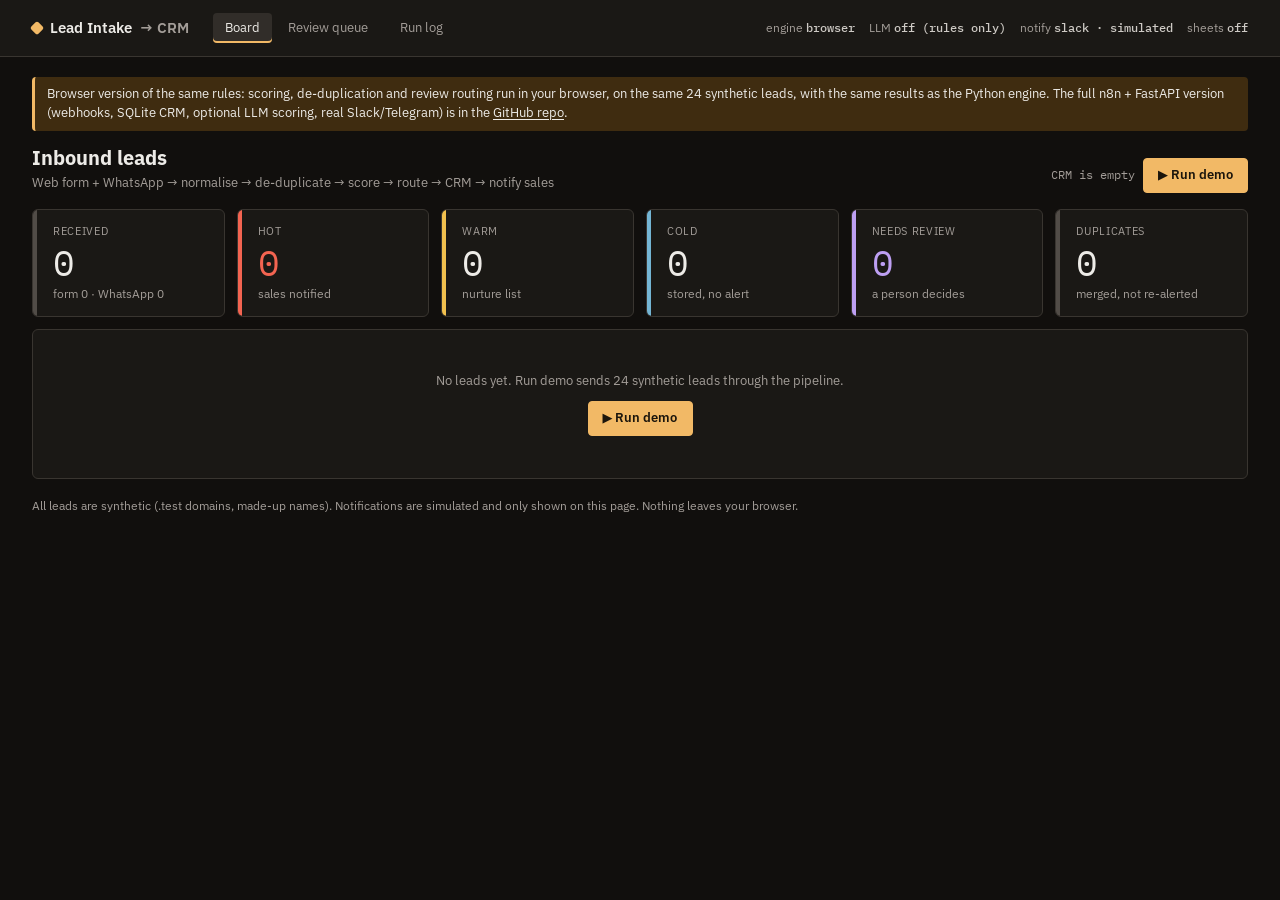
==== web/index.html @ a887814e "Static browser demo (web/) deployed as HF static Space; JS engine verified against Python" ====
<!doctype html>
<html lang="en"><head><meta charset="utf-8"><meta name="viewport" content="width=device-width, initial-scale=1">
<title>Board · Lead Intake to CRM (browser demo)</title>
<link rel="preconnect" href="https://fonts.googleapis.com"><link rel="preconnect" href="https://fonts.gstatic.com" crossorigin>
<link rel="stylesheet" href="https://fonts.googleapis.com/css2?family=IBM+Plex+Mono:wght@400;500&family=IBM+Plex+Sans:wght@400;500;600&display=swap">
<link rel="stylesheet" href="styles.css">
<style>
 .tabs button { padding: 6px 12px; border-radius: 4px; border: 0; background: none; color: var(--muted); font-size: 13px; cursor: pointer; }
 .tabs button:hover { color: var(--text); background: var(--s2); }
 .tabs button[aria-current] { color: var(--text); background: var(--s3); box-shadow: inset 0 -2px 0 var(--accent); }
 tr[data-id] { cursor: pointer; }
 dialog { background: var(--s1); color: var(--text); border: 1px solid var(--line2); border-radius: 6px; max-width: 40rem; width: 92vw; }
 dialog::backdrop { background: oklch(0% 0 0 / .6); }
 @media (max-width: 900px) { .kpis { grid-template-columns: repeat(3, 1fr); } .grid, .grid2 { grid-template-columns: 1fr; } .cfg { display: none; } }
</style></head>
<body>
<header class="bar"><div class="bar-in">
  <span class="brand"><i></i>Lead Intake <span class="muted">→ CRM</span></span>
  <nav class="tabs"><button data-tab="board" aria-current="page">Board</button><button data-tab="review">Review queue <span class="n" id="n-rev"></span></button><button data-tab="log">Run log</button></nav>
  <div class="cfg"><span>engine <b>browser</b></span><span>LLM <b>off (rules only)</b></span><span>notify <b>slack · simulated</b></span><span>sheets <b>off</b></span></div>
</div></header>
<main>
<div class="callout" style="border-color:var(--accent);background:var(--accent-bg)">Browser version of the same rules: scoring, de-duplication and review routing run in your browser, on the same 24 synthetic leads, with the same results as the Python engine.
The full n8n + FastAPI version (webhooks, SQLite CRM, optional LLM scoring, real Slack/Telegram) is in the <a href="https://github.com/anggittaba/lead-intake-crm">GitHub repo</a>.</div>
<div class="head"><div><h1>Inbound leads</h1><p>Web form + WhatsApp → normalise → de-duplicate → score → route → CRM → notify sales</p></div>
  <div class="act"><span class="status" id="run-status">CRM is empty</span><button class="btn primary" id="run">▶ Run demo</button></div></div>
<section class="kpis">
  <div class="card kpi"><div class="lbl">Received</div><div class="val" id="k-in">0</div><div class="sub" id="k-src">form 0 · WhatsApp 0</div></div>
  <div class="card kpi hot"><div class="lbl">Hot</div><div class="val" id="k-hot">0</div><div class="sub">sales notified</div></div>
  <div class="card kpi warm"><div class="lbl">Warm</div><div class="val" id="k-warm">0</div><div class="sub">nurture list</div></div>
  <div class="card kpi cold"><div class="lbl">Cold</div><div class="val" id="k-cold">0</div><div class="sub">stored, no alert</div></div>
  <div class="card kpi rev"><div class="lbl">Needs review</div><div class="val" id="k-rev">0</div><div class="sub">a person decides</div></div>
  <div class="card kpi"><div class="lbl">Duplicates</div><div class="val" id="k-dup">0</div><div class="sub">merged, not re-alerted</div></div>
</section>
<div id="view"><div class="card"><div class="empty">No leads yet. Run demo sends 24 synthetic leads through the pipeline.<br><button class="btn primary" data-run>▶ Run demo</button></div></div></div>
<p class="foot">All leads are synthetic (.test domains, made-up names). Notifications are simulated and only shown on this page. Nothing leaves your browser.</p>
</main>
<dialog id="dlg"></dialog>
<script src="demo_batch.js"></script><script src="engine.js"></script>
<script>
const $ = s => document.querySelector(s);
const esc = s => String(s ?? "").replace(/[&<>"']/g, c => ({"&":"&amp;","<":"&lt;",">":"&gt;",'"':"&quot;","'":"&#39;"}[c]));
const hhmm = ts => ts.slice(11, 19);
const pill = l => l.status === "duplicate" ? '<span class="pill dup">duplicate</span>' : l.status === "review" ? '<span class="pill review">review</span>' : `<span class="pill ${l.tier}">${l.tier}</span>`;
const conf = c => `<span class="conf ${c < 0.6 ? "low" : ""}"><i><b style="width:${Math.floor(c * 100)}%"></b></i>${c.toFixed(2)}</span>`;
let R = null, tab = "board";
const byId = id => R.leads.find(x => x.id === id);
const leadLink = l => `<a href="#" data-lead="${l.id}">#${l.id} ${esc(l.name)}</a>`;
const feed = rows => `<ul class="feed">${rows.map(r => `<li class="lv-${r.level}"><span class="t">${hhmm(r.at)}</span><span class="st">${esc(r.step)}</span><span>${esc(r.detail)}</span></li>`).join("")}</ul>`;
const noteRows = () => R.notes.slice().reverse().map(n => `<div class="note"><span><span class="pill ${n.status}">${n.status}</span> <span class="pill simulated">${n.mode}</span> ${esc(n.text)}</span><span class="m">${hhmm(n.at)} UTC · ${n.channel} · ${n.attempts} attempt${n.attempts > 1 ? "s" : ""}</span></div>`).join("");
const reviewRows = () => R.review.map(l => `<div class="note"><span>${leadLink(l)} · rules say <b>${l.tier}</b></span><span class="m">${esc(l.review_reason)}</span></div>`).join("") || '<p class="muted">Queue is empty.</p>';
function render() {
  document.querySelectorAll(".tabs button").forEach(b => b.toggleAttribute("aria-current", b.dataset.tab === tab));
  if (!R) return;
  const src = R.leads.reduce((a, l) => (a[l.source] = (a[l.source] || 0) + 1, a), {});
  $("#k-in").textContent = R.leads.length; $("#k-src").textContent = `form ${src.web_form || 0} · WhatsApp ${src.whatsapp || 0}`;
  $("#k-hot").textContent = R.tiers.hot; $("#k-warm").textContent = R.tiers.warm; $("#k-cold").textContent = R.tiers.cold;
  $("#k-rev").textContent = R.review.length; $("#k-dup").textContent = R.dups.length; $("#n-rev").textContent = R.review.length || "";
  let h;
  if (tab === "review") {
    h = `<section class="card"><div class="card-h"><h2>Review queue</h2><small>rule confidence below 0.60 · a person decides the tier</small></div>${reviewRows()}</section>`;
  } else if (tab === "log") {
    h = `<div class="grid2"><section class="card"><div class="card-h"><h2>Run log</h2><small>${R.retries} retries · ${R.errors} errors · ${R.log.length} steps</small></div>${feed(R.log.slice().reverse())}</section>
      <section class="card"><div class="card-h"><h2>Notification log</h2><small>slack · simulated</small></div>${noteRows()}</section></div>`;
  } else {
    h = `<div class="grid"><section class="card"><div class="card-h"><h2>CRM · leads</h2><small>${R.orig.length} unique · sorted by arrival · click a row for signals</small></div>
      <table><thead><tr><th>#</th><th>Lead</th><th>Source</th><th>Tier</th><th>Why</th><th>Confidence</th></tr></thead><tbody>
      ${R.orig.map(l => `<tr data-id="${l.id}"><td class="num muted">${l.id}</td><td>${esc(l.name || "—")}<br><span class="muted" style="font-size:12px">${esc(l.company || l.email || l.phone)}</span></td>
        <td class="src">${l.source === "web_form" ? "form" : "whatsapp"}</td><td>${pill(l)}</td><td class="why">${esc(l.status === "review" ? l.review_reason : l.reason)}</td><td>${conf(l.confidence)}</td></tr>`).join("")}
      </tbody></table></section>
      <div style="display:grid;gap:12px;align-content:start">
      <section class="card"><div class="card-h"><h2>Review queue</h2><small>${R.review.length} waiting</small></div>${reviewRows()}</section>
      <section class="card"><div class="card-h"><h2>Duplicates caught</h2><small>email · phone · fuzzy name+company</small></div>
        ${R.dups.map(d => `<div class="note"><span>${leadLink(d)} → ${leadLink(byId(d.duplicate_of))}</span><span class="m">${esc(d.duplicate_reason)}</span></div>`).join("") || '<p class="muted">None.</p>'}</section></div></div>
      <div class="grid2"><section class="card"><div class="card-h"><h2>Notification log</h2><small>slack · simulated</small></div>${noteRows()}</section>
      <section class="card"><div class="card-h"><h2>Run log</h2><small>${R.retries} retries · ${R.errors} errors · latest 14</small></div>${feed(R.log.slice(-14).reverse())}</section></div>`;
  }
  $("#view").innerHTML = h;
}
function showLead(id) {
  const l = byId(id), d = $("#dlg");
  d.innerHTML = `<div class="card-h"><h2>Lead #${l.id} · ${esc(l.name)}</h2>${pill(l)}</div>
    <dl class="kv"><dt>Company</dt><dd>${esc(l.company || "—")}</dd><dt>Role</dt><dd>${esc(l.role || "—")}</dd><dt>Email</dt><dd class="mono">${esc(l.email || "—")}</dd>
    <dt>Phone</dt><dd class="mono">${esc(l.phone || "—")}</dd><dt>Size · budget</dt><dd>${esc(l.company_size || "—")} · ${esc(l.budget || "—")}</dd><dt>Timeline</dt><dd>${esc(l.timeline || "—")}</dd>
    ${l.status === "duplicate" ? `<dt>Duplicate of</dt><dd>#${l.duplicate_of} (${esc(l.duplicate_reason)})</dd>` : ""}${l.status === "review" ? `<dt>Review</dt><dd>${esc(l.review_reason)}</dd>` : ""}</dl>
    <p class="msg" style="margin:10px 0">${esc(l.message)}</p>
    <ul class="sig">${l.signals.map(([s, p]) => `<li><span>${esc(s)}</span><span class="p ${p < 0 ? "neg" : "pos"}">${p > 0 ? "+" : ""}${p}</span></li>`).join("")}
    <li class="total"><span>Total → ${l.tier}, confidence ${l.confidence.toFixed(2)}</span><span class="p">${l.points}</span></li></ul>
    <form method="dialog" style="margin-top:12px;text-align:right"><button class="btn">Close</button></form>`;
  d.showModal();
}
async function run() {
  const btns = document.querySelectorAll("#run,[data-run]"); btns.forEach(b => b.disabled = true);
  $("#run-status").textContent = "running 24 leads…";
  await new Promise(r => setTimeout(r, 250));
  R = LeadEngine.runDemo(window.DEMO_BATCH);
  $("#run-status").textContent = `${R.run_id} · ${R.leads.length} in · ${R.review.length} to review · ${R.dups.length} duplicates`;
  btns.forEach(b => b.disabled = false); tab = "board"; render();
}
document.addEventListener("click", e => {
  const t = e.target.closest("#run,[data-run],[data-tab],[data-lead],tr[data-id]"); if (!t) return;
  if (t.matches("#run,[data-run]")) run();
  else if (t.dataset.tab) { tab = t.dataset.tab; render(); if (!R) $("#run-status").textContent = "press Run demo first"; }
  else { e.preventDefault(); showLead(+(t.dataset.lead || t.dataset.id)); }
});
if (new URLSearchParams(location.search).has("run")) run();
</script>
</body></html>
---- web/styles.css ----
/* Graphite console (same family as the other portfolio consoles); accent: lead-amber, hue 70. Status colour is
 * always paired with a word, never colour alone. */
:root {
  color-scheme: dark;
  --bg: oklch(17% 0.006 70); --s1: oklch(21% 0.007 70); --s2: oklch(25% 0.008 70); --s3: oklch(30% 0.009 70);
  --line: oklch(33% 0.010 70); --line2: oklch(42% 0.010 70); --muted: oklch(70% 0.010 70); --text2: oklch(84% 0.008 70);
  --text: oklch(94% 0.006 80); --accent: oklch(82% 0.12 75); --accent-bg: oklch(31% 0.05 75);
  --hot: oklch(68% 0.18 30); --hot-bg: oklch(30% 0.08 30); --warm: oklch(83% 0.14 85); --warm-bg: oklch(31% 0.06 85);
  --cold: oklch(74% 0.08 230); --cold-bg: oklch(28% 0.04 230); --ok: oklch(74% 0.15 150); --ok-bg: oklch(27% 0.045 150);
  --rev: oklch(76% 0.12 300); --rev-bg: oklch(29% 0.06 300);
  --sans: "IBM Plex Sans", ui-sans-serif, system-ui, sans-serif; --mono: "IBM Plex Mono", ui-monospace, Menlo, monospace;
}
*, *::before, *::after { box-sizing: border-box; }
body { margin: 0; background: var(--bg); color: var(--text); font: 15px/1.45 var(--sans); }
h1, h2, h3, p { margin: 0; } a { color: inherit; text-underline-offset: 2px; }
button, input, select, textarea { font: inherit; color: inherit; }
:focus-visible { outline: 2px solid var(--accent); outline-offset: 2px; }
.mono, .num { font-family: var(--mono); font-variant-numeric: tabular-nums; } .muted { color: var(--muted); }
.bar { position: sticky; top: 0; z-index: 5; background: var(--s1); border-bottom: 1px solid var(--line); }
.bar-in { max-width: 92rem; margin: 0 auto; padding: 0 2rem; min-height: 56px; display: flex; align-items: center; gap: 1.5rem; }
.brand { font-weight: 600; text-decoration: none; display: flex; gap: 8px; align-items: center; }
.brand i { width: 10px; height: 10px; background: var(--accent); border-radius: 2px; transform: rotate(45deg); }
.tabs { display: flex; gap: 4px; }
.tabs a { padding: 6px 12px; border-radius: 4px; text-decoration: none; color: var(--muted); font-size: 13px; }
.tabs a:hover { color: var(--text); background: var(--s2); }
.tabs a[aria-current] { color: var(--text); background: var(--s3); box-shadow: inset 0 -2px 0 var(--accent); }
.tabs .n { font-family: var(--mono); color: var(--rev); margin-left: 4px; }
.cfg { margin-left: auto; display: flex; gap: 14px; font-size: 12px; color: var(--muted); }
.cfg b { color: var(--text2); font-weight: 500; font-family: var(--mono); }
main { max-width: 92rem; margin: 0 auto; padding: 1.25rem 2rem 3rem; }
.head { display: flex; align-items: end; gap: 1rem; margin-bottom: 1rem; }
.head h1 { font-size: 20px; } .head p { color: var(--muted); font-size: 13px; margin-top: 2px; }
.head .act { margin-left: auto; display: flex; gap: 8px; align-items: center; }
.btn { display: inline-flex; align-items: center; gap: 8px; padding: 7px 14px; border-radius: 4px; border: 1px solid var(--line2);
  background: var(--s2); cursor: pointer; font-size: 13px; text-decoration: none; }
.btn:hover { background: var(--s3); }
.btn.primary { background: var(--accent); color: oklch(20% 0.02 75); border-color: var(--accent); font-weight: 600; }
.btn.primary:hover { background: oklch(87% 0.12 75); }
.btn[disabled] { opacity: .6; cursor: progress; }
.status { font-size: 12px; color: var(--muted); font-family: var(--mono); }
.card { background: var(--s1); border: 1px solid var(--line); border-radius: 6px; padding: 14px 16px; min-width: 0; }
.card h2 { font-size: 12px; font-weight: 600; text-transform: uppercase; letter-spacing: .06em; color: var(--text2); }
.card-h { display: flex; justify-content: space-between; align-items: baseline; margin-bottom: 10px; gap: 10px; }
.card-h small { color: var(--muted); font-size: 12px; }
.kpis { display: grid; grid-template-columns: repeat(6, 1fr); gap: 12px; margin-bottom: 12px; }
.kpi { position: relative; overflow: hidden; padding-left: 20px; }
.kpi::before { content: ""; position: absolute; inset: 0 auto 0 0; width: 4px; background: var(--edge, var(--line2)); }
.kpi.hot { --edge: var(--hot); } .kpi.warm { --edge: var(--warm); } .kpi.cold { --edge: var(--cold); } .kpi.rev { --edge: var(--rev); }
.kpi .lbl { font-size: 11px; text-transform: uppercase; letter-spacing: .06em; color: var(--muted); }
.kpi .val { font-family: var(--mono); font-size: 36px; line-height: 1.1; margin: 4px 0 2px; }
.kpi.hot .val { color: var(--hot); } .kpi.rev .val { color: var(--rev); }
.kpi .sub { font-size: 12px; color: var(--muted); }
.grid { display: grid; grid-template-columns: 2fr 1fr; gap: 12px; margin-bottom: 12px; }
.grid2 { display: grid; grid-template-columns: 1fr 1fr; gap: 12px; }
table { width: 100%; border-collapse: collapse; font-size: 13px; }
th { text-align: left; font-weight: 500; color: var(--muted); font-size: 11px; text-transform: uppercase; letter-spacing: .05em;
  padding: 6px 8px; border-bottom: 1px solid var(--line); }
td { padding: 7px 8px; border-bottom: 1px solid var(--s3); vertical-align: top; }
tr:last-child td { border-bottom: 0; }
tbody tr:hover td { background: var(--s2); }
td a { text-decoration: none; } td a:hover { text-decoration: underline; }
.why { color: var(--text2); max-width: 34rem; }
.pill { display: inline-flex; align-items: center; gap: 5px; padding: 1px 8px; border-radius: 999px; font-size: 11px; font-weight: 600;
  text-transform: uppercase; letter-spacing: .04em; white-space: nowrap; }
.pill::before { content: ""; width: 6px; height: 6px; border-radius: 50%; background: currentColor; }
.pill.hot { background: var(--hot-bg); color: var(--hot); } .pill.warm { background: var(--warm-bg); color: var(--warm); }
.pill.cold { background: var(--cold-bg); color: var(--cold); } .pill.review { background: var(--rev-bg); color: var(--rev); }
.pill.dup, .pill.simulated { background: var(--s3); color: var(--text2); } .pill.sent { background: var(--ok-bg); color: var(--ok); }
.pill.failed, .pill.error { background: var(--hot-bg); color: var(--hot); } .pill.warn { background: var(--warm-bg); color: var(--warm); }
.src { font-family: var(--mono); font-size: 11px; color: var(--muted); }
.conf { display: inline-flex; align-items: center; gap: 6px; font-family: var(--mono); font-size: 12px; }
.conf i { display: inline-block; width: 44px; height: 4px; background: var(--s3); border-radius: 2px; position: relative; overflow: hidden; }
.conf i b { position: absolute; inset: 0 auto 0 0; background: var(--text2); }
.conf.low i b { background: var(--rev); }
.feed { list-style: none; padding: 0; margin: 0; font-size: 12px; }
.feed li { display: grid; grid-template-columns: 62px 98px 1fr; gap: 8px; padding: 5px 0; border-bottom: 1px solid var(--s3); }
.feed li:last-child { border: 0; }
.feed .t { font-family: var(--mono); color: var(--muted); } .feed .st { font-family: var(--mono); color: var(--accent); }
.feed .lv-warn .st { color: var(--warm); } .feed .lv-error .st { color: var(--hot); }
.note { font-family: var(--mono); font-size: 12px; padding: 7px 0; border-bottom: 1px solid var(--s3); display: grid; gap: 3px; }
.note:last-child { border: 0; } .note .m { color: var(--muted); font-size: 11px; }
.empty { padding: 28px 0; text-align: center; color: var(--muted); font-size: 13px; }
.empty .btn { margin-top: 10px; }
dl.kv { display: grid; grid-template-columns: 130px 1fr; gap: 6px 12px; margin: 0; font-size: 13px; }
dl.kv dt { color: var(--muted); } dl.kv dd { margin: 0; }
.sig { list-style: none; padding: 0; margin: 0; font-size: 13px; }
.sig li { display: flex; justify-content: space-between; padding: 5px 0; border-bottom: 1px solid var(--s3); }
.sig .p { font-family: var(--mono); } .sig .p.neg { color: var(--hot); } .sig .p.pos { color: var(--ok); }
.sig li.total { border: 0; font-weight: 600; }
.verdicts { display: grid; grid-template-columns: repeat(3, 1fr); gap: 10px; margin-bottom: 12px; }
.verdicts .card .big { margin-top: 8px; display: flex; gap: 10px; align-items: center; font-size: 13px; color: var(--text2); }
form.rv { display: flex; gap: 8px; align-items: center; flex-wrap: wrap; }
form.rv input[type=text] { flex: 1; min-width: 12rem; background: var(--bg); border: 1px solid var(--line2); border-radius: 4px; padding: 6px 10px; }
.callout { border-left: 3px solid var(--rev); background: var(--rev-bg); padding: 8px 12px; border-radius: 4px; font-size: 13px; margin-bottom: 12px; }
.msg { background: var(--bg); border: 1px solid var(--line); border-radius: 4px; padding: 10px 12px; font-size: 13px; color: var(--text2); }
pre.raw { background: var(--bg); border: 1px solid var(--line); border-radius: 4px; padding: 10px; font: 12px/1.5 var(--mono); color: var(--text2);
  overflow: auto; margin: 0; max-height: 220px; }
.foot { margin-top: 18px; font-size: 12px; color: var(--muted); }
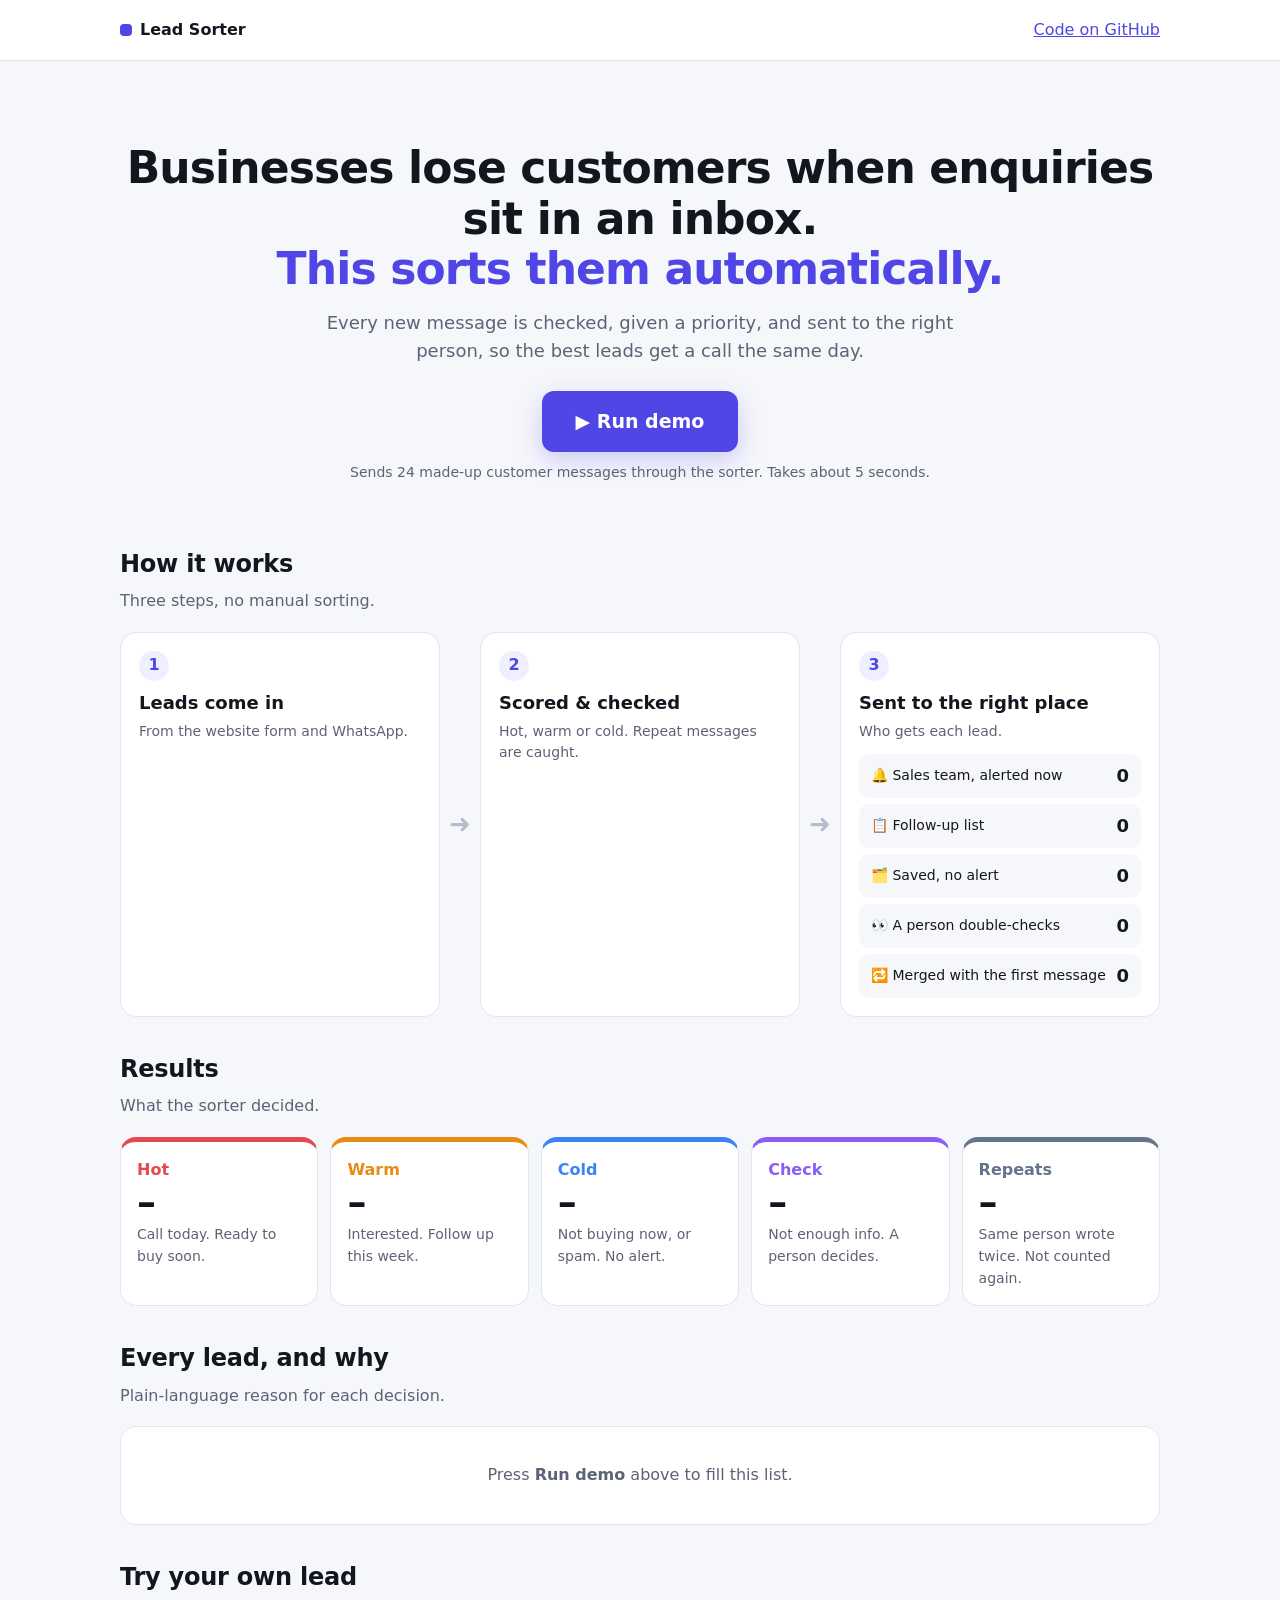
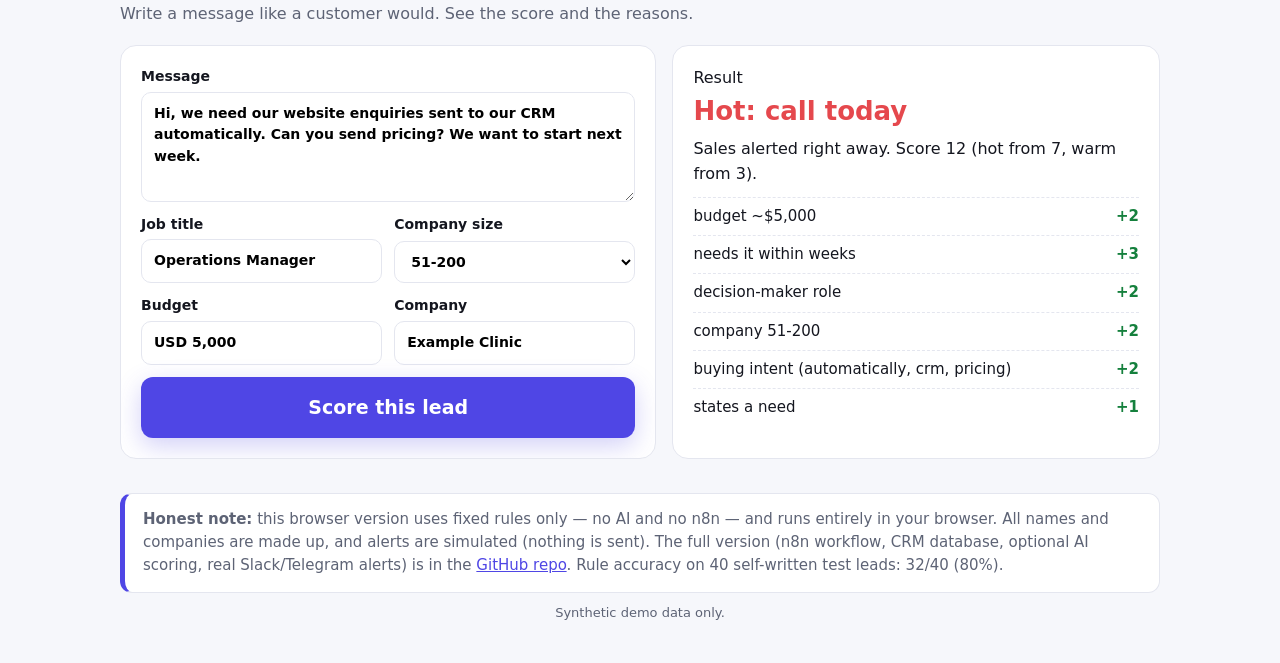
==== commit ef5f9e6f: "Redesign browser demo: plain-language hero, 3-step animated flow, result cards, try-your-own-lead fo" ====
--- a/web/index.html
+++ b/web/index.html
@@ -1,108 +1,118 @@
 <!doctype html>
 <html lang="en"><head><meta charset="utf-8"><meta name="viewport" content="width=device-width, initial-scale=1">
-<title>Board · Lead Intake to CRM (browser demo)</title>
-<link rel="preconnect" href="https://fonts.googleapis.com"><link rel="preconnect" href="https://fonts.gstatic.com" crossorigin>
-<link rel="stylesheet" href="https://fonts.googleapis.com/css2?family=IBM+Plex+Mono:wght@400;500&family=IBM+Plex+Sans:wght@400;500;600&display=swap">
-<link rel="stylesheet" href="styles.css">
-<style>
- .tabs button { padding: 6px 12px; border-radius: 4px; border: 0; background: none; color: var(--muted); font-size: 13px; cursor: pointer; }
- .tabs button:hover { color: var(--text); background: var(--s2); }
- .tabs button[aria-current] { color: var(--text); background: var(--s3); box-shadow: inset 0 -2px 0 var(--accent); }
- tr[data-id] { cursor: pointer; }
- dialog { background: var(--s1); color: var(--text); border: 1px solid var(--line2); border-radius: 6px; max-width: 40rem; width: 92vw; }
- dialog::backdrop { background: oklch(0% 0 0 / .6); }
- @media (max-width: 900px) { .kpis { grid-template-columns: repeat(3, 1fr); } .grid, .grid2 { grid-template-columns: 1fr; } .cfg { display: none; } }
-</style></head>
+<title>Lead Sorter · see which customer enquiries to call first (demo)</title>
+<link rel="stylesheet" href="styles.css"></head>
 <body>
-<header class="bar"><div class="bar-in">
-  <span class="brand"><i></i>Lead Intake <span class="muted">→ CRM</span></span>
-  <nav class="tabs"><button data-tab="board" aria-current="page">Board</button><button data-tab="review">Review queue <span class="n" id="n-rev"></span></button><button data-tab="log">Run log</button></nav>
-  <div class="cfg"><span>engine <b>browser</b></span><span>LLM <b>off (rules only)</b></span><span>notify <b>slack · simulated</b></span><span>sheets <b>off</b></span></div>
-</div></header>
-<main>
-<div class="callout" style="border-color:var(--accent);background:var(--accent-bg)">Browser version of the same rules: scoring, de-duplication and review routing run in your browser, on the same 24 synthetic leads, with the same results as the Python engine.
-The full n8n + FastAPI version (webhooks, SQLite CRM, optional LLM scoring, real Slack/Telegram) is in the <a href="https://github.com/anggittaba/lead-intake-crm">GitHub repo</a>.</div>
-<div class="head"><div><h1>Inbound leads</h1><p>Web form + WhatsApp → normalise → de-duplicate → score → route → CRM → notify sales</p></div>
-  <div class="act"><span class="status" id="run-status">CRM is empty</span><button class="btn primary" id="run">▶ Run demo</button></div></div>
-<section class="kpis">
-  <div class="card kpi"><div class="lbl">Received</div><div class="val" id="k-in">0</div><div class="sub" id="k-src">form 0 · WhatsApp 0</div></div>
-  <div class="card kpi hot"><div class="lbl">Hot</div><div class="val" id="k-hot">0</div><div class="sub">sales notified</div></div>
-  <div class="card kpi warm"><div class="lbl">Warm</div><div class="val" id="k-warm">0</div><div class="sub">nurture list</div></div>
-  <div class="card kpi cold"><div class="lbl">Cold</div><div class="val" id="k-cold">0</div><div class="sub">stored, no alert</div></div>
-  <div class="card kpi rev"><div class="lbl">Needs review</div><div class="val" id="k-rev">0</div><div class="sub">a person decides</div></div>
-  <div class="card kpi"><div class="lbl">Duplicates</div><div class="val" id="k-dup">0</div><div class="sub">merged, not re-alerted</div></div>
+<header class="top"><div class="wrap"><span class="logo"><i></i>Lead Sorter</span><a href="https://github.com/anggittaba/lead-intake-crm">Code on GitHub</a></div></header>
+<main class="wrap">
+<section class="hero">
+  <h1>Businesses lose customers when enquiries sit in an inbox.<br><em>This sorts them automatically.</em></h1>
+  <p>Every new message is checked, given a priority, and sent to the right person, so the best leads get a call the same day.</p>
+  <button class="btn big" id="run">▶ Run demo</button>
+  <div class="hint" id="status">Sends 24 made-up customer messages through the sorter. Takes about 5 seconds.</div>
 </section>
-<div id="view"><div class="card"><div class="empty">No leads yet. Run demo sends 24 synthetic leads through the pipeline.<br><button class="btn primary" data-run>▶ Run demo</button></div></div></div>
-<p class="foot">All leads are synthetic (.test domains, made-up names). Notifications are simulated and only shown on this page. Nothing leaves your browser.</p>
+
+<section aria-label="How it works">
+  <h2>How it works</h2><p class="sub">Three steps, no manual sorting.</p>
+  <div class="flow">
+    <div class="step"><div class="n">1</div><h3>Leads come in</h3><p>From the website form and WhatsApp.</p><div class="lane" id="lane-in"></div></div>
+    <div class="arrow">➜</div>
+    <div class="step"><div class="n">2</div><h3>Scored &amp; checked</h3><p>Hot, warm or cold. Repeat messages are caught.</p><div class="lane" id="lane-score"></div></div>
+    <div class="arrow">➜</div>
+    <div class="step"><div class="n">3</div><h3>Sent to the right place</h3><p>Who gets each lead.</p>
+      <div class="dest">
+        <div id="d-hot"><span>🔔 Sales team, alerted now</span><b>0</b></div>
+        <div id="d-warm"><span>📋 Follow-up list</span><b>0</b></div>
+        <div id="d-cold"><span>🗂️ Saved, no alert</span><b>0</b></div>
+        <div id="d-review"><span>👀 A person double-checks</span><b>0</b></div>
+        <div id="d-duplicate"><span>🔁 Merged with the first message</span><b>0</b></div>
+      </div></div>
+  </div>
+</section>
+
+<section aria-label="Results">
+  <h2>Results</h2><p class="sub">What the sorter decided.</p>
+  <div class="cards">
+    <div class="rc c-hot"><div class="k">Hot</div><div class="v" id="c-hot">–</div><div class="d">Call today. Ready to buy soon.</div></div>
+    <div class="rc c-warm"><div class="k">Warm</div><div class="v" id="c-warm">–</div><div class="d">Interested. Follow up this week.</div></div>
+    <div class="rc c-cold"><div class="k">Cold</div><div class="v" id="c-cold">–</div><div class="d">Not buying now, or spam. No alert.</div></div>
+    <div class="rc c-review"><div class="k">Check</div><div class="v" id="c-review">–</div><div class="d">Not enough info. A person decides.</div></div>
+    <div class="rc c-duplicate"><div class="k">Repeats</div><div class="v" id="c-duplicate">–</div><div class="d">Same person wrote twice. Not counted again.</div></div>
+  </div>
+</section>
+
+<section aria-label="Leads">
+  <h2>Every lead, and why</h2><p class="sub">Plain-language reason for each decision.</p>
+  <div class="box" id="table"><div class="empty">Press <b>Run demo</b> above to fill this list.</div></div>
+</section>
+
+<section aria-label="Try your own lead">
+  <h2>Try your own lead</h2><p class="sub">Write a message like a customer would. See the score and the reasons.</p>
+  <div class="try">
+    <div class="box pad"><form id="try">
+      <label>Message<textarea id="t-msg">Hi, we need our website enquiries sent to our CRM automatically. Can you send pricing? We want to start next week.</textarea></label>
+      <div class="row2"><label>Job title<input id="t-role" value="Operations Manager"></label>
+        <label>Company size<select id="t-size"><option value="">Not given</option><option>1-10</option><option>11-50</option><option selected>51-200</option><option>201-1000</option><option>1000+</option></select></label></div>
+      <div class="row2"><label>Budget<input id="t-budget" placeholder="e.g. USD 5,000" value="USD 5,000"></label><label>Company<input id="t-company" value="Example Clinic"></label></div>
+      <button class="btn big" type="submit">Score this lead</button>
+    </form></div>
+    <div class="box pad" id="t-out"></div>
+  </div>
+</section>
+
+<div class="note"><b>Honest note:</b> this browser version uses fixed rules only — no AI and no n8n — and runs entirely in your browser. All names and companies are made up, and alerts are simulated (nothing is sent). The full version (n8n workflow, CRM database, optional AI scoring, real Slack/Telegram alerts) is in the <a href="https://github.com/anggittaba/lead-intake-crm">GitHub repo</a>. Rule accuracy on 40 self-written test leads: 32/40 (80%).</div>
 </main>
-<dialog id="dlg"></dialog>
+<footer>Synthetic demo data only.</footer>
 <script src="demo_batch.js"></script><script src="engine.js"></script>
 <script>
 const $ = s => document.querySelector(s);
 const esc = s => String(s ?? "").replace(/[&<>"']/g, c => ({"&":"&amp;","<":"&lt;",">":"&gt;",'"':"&quot;","'":"&#39;"}[c]));
-const hhmm = ts => ts.slice(11, 19);
-const pill = l => l.status === "duplicate" ? '<span class="pill dup">duplicate</span>' : l.status === "review" ? '<span class="pill review">review</span>' : `<span class="pill ${l.tier}">${l.tier}</span>`;
-const conf = c => `<span class="conf ${c < 0.6 ? "low" : ""}"><i><b style="width:${Math.floor(c * 100)}%"></b></i>${c.toFixed(2)}</span>`;
-let R = null, tab = "board";
-const byId = id => R.leads.find(x => x.id === id);
-const leadLink = l => `<a href="#" data-lead="${l.id}">#${l.id} ${esc(l.name)}</a>`;
-const feed = rows => `<ul class="feed">${rows.map(r => `<li class="lv-${r.level}"><span class="t">${hhmm(r.at)}</span><span class="st">${esc(r.step)}</span><span>${esc(r.detail)}</span></li>`).join("")}</ul>`;
-const noteRows = () => R.notes.slice().reverse().map(n => `<div class="note"><span><span class="pill ${n.status}">${n.status}</span> <span class="pill simulated">${n.mode}</span> ${esc(n.text)}</span><span class="m">${hhmm(n.at)} UTC · ${n.channel} · ${n.attempts} attempt${n.attempts > 1 ? "s" : ""}</span></div>`).join("");
-const reviewRows = () => R.review.map(l => `<div class="note"><span>${leadLink(l)} · rules say <b>${l.tier}</b></span><span class="m">${esc(l.review_reason)}</span></div>`).join("") || '<p class="muted">Queue is empty.</p>';
-function render() {
-  document.querySelectorAll(".tabs button").forEach(b => b.toggleAttribute("aria-current", b.dataset.tab === tab));
-  if (!R) return;
-  const src = R.leads.reduce((a, l) => (a[l.source] = (a[l.source] || 0) + 1, a), {});
-  $("#k-in").textContent = R.leads.length; $("#k-src").textContent = `form ${src.web_form || 0} · WhatsApp ${src.whatsapp || 0}`;
-  $("#k-hot").textContent = R.tiers.hot; $("#k-warm").textContent = R.tiers.warm; $("#k-cold").textContent = R.tiers.cold;
-  $("#k-rev").textContent = R.review.length; $("#k-dup").textContent = R.dups.length; $("#n-rev").textContent = R.review.length || "";
-  let h;
-  if (tab === "review") {
-    h = `<section class="card"><div class="card-h"><h2>Review queue</h2><small>rule confidence below 0.60 · a person decides the tier</small></div>${reviewRows()}</section>`;
-  } else if (tab === "log") {
-    h = `<div class="grid2"><section class="card"><div class="card-h"><h2>Run log</h2><small>${R.retries} retries · ${R.errors} errors · ${R.log.length} steps</small></div>${feed(R.log.slice().reverse())}</section>
-      <section class="card"><div class="card-h"><h2>Notification log</h2><small>slack · simulated</small></div>${noteRows()}</section></div>`;
-  } else {
-    h = `<div class="grid"><section class="card"><div class="card-h"><h2>CRM · leads</h2><small>${R.orig.length} unique · sorted by arrival · click a row for signals</small></div>
-      <table><thead><tr><th>#</th><th>Lead</th><th>Source</th><th>Tier</th><th>Why</th><th>Confidence</th></tr></thead><tbody>
-      ${R.orig.map(l => `<tr data-id="${l.id}"><td class="num muted">${l.id}</td><td>${esc(l.name || "—")}<br><span class="muted" style="font-size:12px">${esc(l.company || l.email || l.phone)}</span></td>
-        <td class="src">${l.source === "web_form" ? "form" : "whatsapp"}</td><td>${pill(l)}</td><td class="why">${esc(l.status === "review" ? l.review_reason : l.reason)}</td><td>${conf(l.confidence)}</td></tr>`).join("")}
-      </tbody></table></section>
-      <div style="display:grid;gap:12px;align-content:start">
-      <section class="card"><div class="card-h"><h2>Review queue</h2><small>${R.review.length} waiting</small></div>${reviewRows()}</section>
-      <section class="card"><div class="card-h"><h2>Duplicates caught</h2><small>email · phone · fuzzy name+company</small></div>
-        ${R.dups.map(d => `<div class="note"><span>${leadLink(d)} → ${leadLink(byId(d.duplicate_of))}</span><span class="m">${esc(d.duplicate_reason)}</span></div>`).join("") || '<p class="muted">None.</p>'}</section></div></div>
-      <div class="grid2"><section class="card"><div class="card-h"><h2>Notification log</h2><small>slack · simulated</small></div>${noteRows()}</section>
-      <section class="card"><div class="card-h"><h2>Run log</h2><small>${R.retries} retries · ${R.errors} errors · latest 14</small></div>${feed(R.log.slice(-14).reverse())}</section></div>`;
+const LABEL = {hot:"Hot", warm:"Warm", cold:"Cold", review:"Check", duplicate:"Repeat"};
+const ACTION = {hot:"Sales alerted right away", warm:"Added to follow-up list", cold:"Saved, no alert", review:"Sent to a person to check", duplicate:"Merged, no second alert"};
+const kind = l => l.status === "duplicate" ? "duplicate" : l.status === "review" ? "review" : l.tier;
+const tag = k => `<span class="tag c-${k}">${LABEL[k]}</span>`;
+const short = l => esc((l.name || "Unknown").split(" ")[0]);
+function plainWhy(l, R) {
+  const k = kind(l);
+  if (k === "duplicate") { const o = R.leads.find(x => x.id === l.duplicate_of); return `Same person as #${o.id} ${esc(o.name)} (${esc(l.duplicate_reason)}).`; }
+  if (k === "review") return "Not enough details to be sure. A person makes the call.";
+  return esc(l.reason) + ".";
+}
+const sleep = ms => new Promise(r => setTimeout(r, ms));
+async function run() {
+  const b = $("#run"); b.disabled = true; $("#status").textContent = "Sorting 24 leads…";
+  const R = LeadEngine.runDemo(window.DEMO_BATCH);
+  ["#lane-in", "#lane-score"].forEach(s => $(s).innerHTML = "");
+  const cnt = {hot:0, warm:0, cold:0, review:0, duplicate:0};
+  Object.keys(cnt).forEach(k => { $(`#d-${k} b`).textContent = 0; $(`#c-${k}`).textContent = 0; });
+  const fast = matchMedia("(prefers-reduced-motion: reduce)").matches || new URLSearchParams(location.search).has("fast");
+  for (const l of R.leads) {
+    const c = document.createElement("span"); c.className = "chip"; c.textContent = `#${l.id} ${l.name ? short(l) : "?"}`;
+    $("#lane-in").append(c); if (!fast) await sleep(90);
+    c.remove(); const k = kind(l); c.className = "chip " + k; c.title = LABEL[k]; $("#lane-score").append(c);
+    cnt[k]++; const d = $(`#d-${k}`); d.querySelector("b").textContent = cnt[k]; $(`#c-${k}`).textContent = cnt[k];
+    d.classList.remove("flash"); void d.offsetWidth; d.classList.add("flash"); if (!fast) await sleep(110);
   }
-  $("#view").innerHTML = h;
+  const src = R.leads.filter(x => x.source === "whatsapp").length;
+  $("#lane-in").innerHTML = `<span class="chip">✓ ${R.leads.length} received: ${R.leads.length - src} web form, ${src} WhatsApp</span>`;
+  $("#status").textContent = `Done: ${R.leads.length} leads sorted. ${cnt.hot} need a call today.`;
+  const order = {hot:0, warm:1, review:2, cold:3, duplicate:4};
+  const rows = R.leads.slice().sort((a, b) => order[kind(a)] - order[kind(b)] || a.id - b.id);
+  $("#table").innerHTML = `<table><thead><tr><th style="width:26%">Lead</th><th>Priority</th><th>Why</th><th class="hide-m">What happens</th></tr></thead><tbody>${rows.map(l =>
+    `<tr><td><b>${esc(l.name || "Unknown")}</b><div class="s">${esc(l.company || (l.source === "whatsapp" ? "via WhatsApp" : "via web form"))}</div></td><td>${tag(kind(l))}</td><td>${plainWhy(l, R)}</td><td class="hide-m s">${ACTION[kind(l)]}</td></tr>`).join("")}</tbody></table>`;
+  b.disabled = false; b.textContent = "↻ Run again";
 }
-function showLead(id) {
-  const l = byId(id), d = $("#dlg");
-  d.innerHTML = `<div class="card-h"><h2>Lead #${l.id} · ${esc(l.name)}</h2>${pill(l)}</div>
-    <dl class="kv"><dt>Company</dt><dd>${esc(l.company || "—")}</dd><dt>Role</dt><dd>${esc(l.role || "—")}</dd><dt>Email</dt><dd class="mono">${esc(l.email || "—")}</dd>
-    <dt>Phone</dt><dd class="mono">${esc(l.phone || "—")}</dd><dt>Size · budget</dt><dd>${esc(l.company_size || "—")} · ${esc(l.budget || "—")}</dd><dt>Timeline</dt><dd>${esc(l.timeline || "—")}</dd>
-    ${l.status === "duplicate" ? `<dt>Duplicate of</dt><dd>#${l.duplicate_of} (${esc(l.duplicate_reason)})</dd>` : ""}${l.status === "review" ? `<dt>Review</dt><dd>${esc(l.review_reason)}</dd>` : ""}</dl>
-    <p class="msg" style="margin:10px 0">${esc(l.message)}</p>
-    <ul class="sig">${l.signals.map(([s, p]) => `<li><span>${esc(s)}</span><span class="p ${p < 0 ? "neg" : "pos"}">${p > 0 ? "+" : ""}${p}</span></li>`).join("")}
-    <li class="total"><span>Total → ${l.tier}, confidence ${l.confidence.toFixed(2)}</span><span class="p">${l.points}</span></li></ul>
-    <form method="dialog" style="margin-top:12px;text-align:right"><button class="btn">Close</button></form>`;
-  d.showModal();
+function tryLead(e) {
+  e && e.preventDefault();
+  const lead = LeadEngine.normalize({message: $("#t-msg").value, role: $("#t-role").value, company_size: $("#t-size").value,
+    budget: $("#t-budget").value, company: $("#t-company").value}, "web_form");
+  const s = LeadEngine.scoreRules(lead), k = s.confidence < 0.6 ? "review" : s.tier;
+  const verdict = {hot:"Hot: call today", warm:"Warm: follow up this week", cold:"Cold: no alert", review:`Unsure: a person checks (rules lean ${s.tier})`}[k];
+  $("#t-out").innerHTML = `<div class="c-${k}"><div class="s">Result</div><div class="verdict">${verdict}</div></div>
+    <p class="s" style="margin:6px 0 0">${ACTION[k]}. Score ${s.points} (hot from 7, warm from 3).</p>
+    <ul class="why">${s.signals.map(([t, p]) => `<li><span>${esc(t)}</span><span class="p ${p < 0 ? "neg" : "pos"}">${p > 0 ? "+" : ""}${p}</span></li>`).join("") || "<li>No buying signals found.</li>"}</ul>`;
 }
-async function run() {
-  const btns = document.querySelectorAll("#run,[data-run]"); btns.forEach(b => b.disabled = true);
-  $("#run-status").textContent = "running 24 leads…";
-  await new Promise(r => setTimeout(r, 250));
-  R = LeadEngine.runDemo(window.DEMO_BATCH);
-  $("#run-status").textContent = `${R.run_id} · ${R.leads.length} in · ${R.review.length} to review · ${R.dups.length} duplicates`;
-  btns.forEach(b => b.disabled = false); tab = "board"; render();
-}
-document.addEventListener("click", e => {
-  const t = e.target.closest("#run,[data-run],[data-tab],[data-lead],tr[data-id]"); if (!t) return;
-  if (t.matches("#run,[data-run]")) run();
-  else if (t.dataset.tab) { tab = t.dataset.tab; render(); if (!R) $("#run-status").textContent = "press Run demo first"; }
-  else { e.preventDefault(); showLead(+(t.dataset.lead || t.dataset.id)); }
-});
+$("#run").addEventListener("click", run); $("#try").addEventListener("submit", tryLead); tryLead();
 if (new URLSearchParams(location.search).has("run")) run();
 </script>
 </body></html>
--- a/web/styles.css
+++ b/web/styles.css
@@ -1,98 +1,43 @@
-/* Graphite console (same family as the other portfolio consoles); accent: lead-amber, hue 70. Status colour is
- * always paired with a word, never colour alone. */
-:root {
-  color-scheme: dark;
-  --bg: oklch(17% 0.006 70); --s1: oklch(21% 0.007 70); --s2: oklch(25% 0.008 70); --s3: oklch(30% 0.009 70);
-  --line: oklch(33% 0.010 70); --line2: oklch(42% 0.010 70); --muted: oklch(70% 0.010 70); --text2: oklch(84% 0.008 70);
-  --text: oklch(94% 0.006 80); --accent: oklch(82% 0.12 75); --accent-bg: oklch(31% 0.05 75);
-  --hot: oklch(68% 0.18 30); --hot-bg: oklch(30% 0.08 30); --warm: oklch(83% 0.14 85); --warm-bg: oklch(31% 0.06 85);
-  --cold: oklch(74% 0.08 230); --cold-bg: oklch(28% 0.04 230); --ok: oklch(74% 0.15 150); --ok-bg: oklch(27% 0.045 150);
-  --rev: oklch(76% 0.12 300); --rev-bg: oklch(29% 0.06 300);
-  --sans: "IBM Plex Sans", ui-sans-serif, system-ui, sans-serif; --mono: "IBM Plex Mono", ui-monospace, Menlo, monospace;
-}
-*, *::before, *::after { box-sizing: border-box; }
-body { margin: 0; background: var(--bg); color: var(--text); font: 15px/1.45 var(--sans); }
-h1, h2, h3, p { margin: 0; } a { color: inherit; text-underline-offset: 2px; }
-button, input, select, textarea { font: inherit; color: inherit; }
-:focus-visible { outline: 2px solid var(--accent); outline-offset: 2px; }
-.mono, .num { font-family: var(--mono); font-variant-numeric: tabular-nums; } .muted { color: var(--muted); }
-.bar { position: sticky; top: 0; z-index: 5; background: var(--s1); border-bottom: 1px solid var(--line); }
-.bar-in { max-width: 92rem; margin: 0 auto; padding: 0 2rem; min-height: 56px; display: flex; align-items: center; gap: 1.5rem; }
-.brand { font-weight: 600; text-decoration: none; display: flex; gap: 8px; align-items: center; }
-.brand i { width: 10px; height: 10px; background: var(--accent); border-radius: 2px; transform: rotate(45deg); }
-.tabs { display: flex; gap: 4px; }
-.tabs a { padding: 6px 12px; border-radius: 4px; text-decoration: none; color: var(--muted); font-size: 13px; }
-.tabs a:hover { color: var(--text); background: var(--s2); }
-.tabs a[aria-current] { color: var(--text); background: var(--s3); box-shadow: inset 0 -2px 0 var(--accent); }
-.tabs .n { font-family: var(--mono); color: var(--rev); margin-left: 4px; }
-.cfg { margin-left: auto; display: flex; gap: 14px; font-size: 12px; color: var(--muted); }
-.cfg b { color: var(--text2); font-weight: 500; font-family: var(--mono); }
-main { max-width: 92rem; margin: 0 auto; padding: 1.25rem 2rem 3rem; }
-.head { display: flex; align-items: end; gap: 1rem; margin-bottom: 1rem; }
-.head h1 { font-size: 20px; } .head p { color: var(--muted); font-size: 13px; margin-top: 2px; }
-.head .act { margin-left: auto; display: flex; gap: 8px; align-items: center; }
-.btn { display: inline-flex; align-items: center; gap: 8px; padding: 7px 14px; border-radius: 4px; border: 1px solid var(--line2);
-  background: var(--s2); cursor: pointer; font-size: 13px; text-decoration: none; }
-.btn:hover { background: var(--s3); }
-.btn.primary { background: var(--accent); color: oklch(20% 0.02 75); border-color: var(--accent); font-weight: 600; }
-.btn.primary:hover { background: oklch(87% 0.12 75); }
-.btn[disabled] { opacity: .6; cursor: progress; }
-.status { font-size: 12px; color: var(--muted); font-family: var(--mono); }
-.card { background: var(--s1); border: 1px solid var(--line); border-radius: 6px; padding: 14px 16px; min-width: 0; }
-.card h2 { font-size: 12px; font-weight: 600; text-transform: uppercase; letter-spacing: .06em; color: var(--text2); }
-.card-h { display: flex; justify-content: space-between; align-items: baseline; margin-bottom: 10px; gap: 10px; }
-.card-h small { color: var(--muted); font-size: 12px; }
-.kpis { display: grid; grid-template-columns: repeat(6, 1fr); gap: 12px; margin-bottom: 12px; }
-.kpi { position: relative; overflow: hidden; padding-left: 20px; }
-.kpi::before { content: ""; position: absolute; inset: 0 auto 0 0; width: 4px; background: var(--edge, var(--line2)); }
-.kpi.hot { --edge: var(--hot); } .kpi.warm { --edge: var(--warm); } .kpi.cold { --edge: var(--cold); } .kpi.rev { --edge: var(--rev); }
-.kpi .lbl { font-size: 11px; text-transform: uppercase; letter-spacing: .06em; color: var(--muted); }
-.kpi .val { font-family: var(--mono); font-size: 36px; line-height: 1.1; margin: 4px 0 2px; }
-.kpi.hot .val { color: var(--hot); } .kpi.rev .val { color: var(--rev); }
-.kpi .sub { font-size: 12px; color: var(--muted); }
-.grid { display: grid; grid-template-columns: 2fr 1fr; gap: 12px; margin-bottom: 12px; }
-.grid2 { display: grid; grid-template-columns: 1fr 1fr; gap: 12px; }
-table { width: 100%; border-collapse: collapse; font-size: 13px; }
-th { text-align: left; font-weight: 500; color: var(--muted); font-size: 11px; text-transform: uppercase; letter-spacing: .05em;
-  padding: 6px 8px; border-bottom: 1px solid var(--line); }
-td { padding: 7px 8px; border-bottom: 1px solid var(--s3); vertical-align: top; }
-tr:last-child td { border-bottom: 0; }
-tbody tr:hover td { background: var(--s2); }
-td a { text-decoration: none; } td a:hover { text-decoration: underline; }
-.why { color: var(--text2); max-width: 34rem; }
-.pill { display: inline-flex; align-items: center; gap: 5px; padding: 1px 8px; border-radius: 999px; font-size: 11px; font-weight: 600;
-  text-transform: uppercase; letter-spacing: .04em; white-space: nowrap; }
-.pill::before { content: ""; width: 6px; height: 6px; border-radius: 50%; background: currentColor; }
-.pill.hot { background: var(--hot-bg); color: var(--hot); } .pill.warm { background: var(--warm-bg); color: var(--warm); }
-.pill.cold { background: var(--cold-bg); color: var(--cold); } .pill.review { background: var(--rev-bg); color: var(--rev); }
-.pill.dup, .pill.simulated { background: var(--s3); color: var(--text2); } .pill.sent { background: var(--ok-bg); color: var(--ok); }
-.pill.failed, .pill.error { background: var(--hot-bg); color: var(--hot); } .pill.warn { background: var(--warm-bg); color: var(--warm); }
-.src { font-family: var(--mono); font-size: 11px; color: var(--muted); }
-.conf { display: inline-flex; align-items: center; gap: 6px; font-family: var(--mono); font-size: 12px; }
-.conf i { display: inline-block; width: 44px; height: 4px; background: var(--s3); border-radius: 2px; position: relative; overflow: hidden; }
-.conf i b { position: absolute; inset: 0 auto 0 0; background: var(--text2); }
-.conf.low i b { background: var(--rev); }
-.feed { list-style: none; padding: 0; margin: 0; font-size: 12px; }
-.feed li { display: grid; grid-template-columns: 62px 98px 1fr; gap: 8px; padding: 5px 0; border-bottom: 1px solid var(--s3); }
-.feed li:last-child { border: 0; }
-.feed .t { font-family: var(--mono); color: var(--muted); } .feed .st { font-family: var(--mono); color: var(--accent); }
-.feed .lv-warn .st { color: var(--warm); } .feed .lv-error .st { color: var(--hot); }
-.note { font-family: var(--mono); font-size: 12px; padding: 7px 0; border-bottom: 1px solid var(--s3); display: grid; gap: 3px; }
-.note:last-child { border: 0; } .note .m { color: var(--muted); font-size: 11px; }
-.empty { padding: 28px 0; text-align: center; color: var(--muted); font-size: 13px; }
-.empty .btn { margin-top: 10px; }
-dl.kv { display: grid; grid-template-columns: 130px 1fr; gap: 6px 12px; margin: 0; font-size: 13px; }
-dl.kv dt { color: var(--muted); } dl.kv dd { margin: 0; }
-.sig { list-style: none; padding: 0; margin: 0; font-size: 13px; }
-.sig li { display: flex; justify-content: space-between; padding: 5px 0; border-bottom: 1px solid var(--s3); }
-.sig .p { font-family: var(--mono); } .sig .p.neg { color: var(--hot); } .sig .p.pos { color: var(--ok); }
-.sig li.total { border: 0; font-weight: 600; }
-.verdicts { display: grid; grid-template-columns: repeat(3, 1fr); gap: 10px; margin-bottom: 12px; }
-.verdicts .card .big { margin-top: 8px; display: flex; gap: 10px; align-items: center; font-size: 13px; color: var(--text2); }
-form.rv { display: flex; gap: 8px; align-items: center; flex-wrap: wrap; }
-form.rv input[type=text] { flex: 1; min-width: 12rem; background: var(--bg); border: 1px solid var(--line2); border-radius: 4px; padding: 6px 10px; }
-.callout { border-left: 3px solid var(--rev); background: var(--rev-bg); padding: 8px 12px; border-radius: 4px; font-size: 13px; margin-bottom: 12px; }
-.msg { background: var(--bg); border: 1px solid var(--line); border-radius: 4px; padding: 10px 12px; font-size: 13px; color: var(--text2); }
-pre.raw { background: var(--bg); border: 1px solid var(--line); border-radius: 4px; padding: 10px; font: 12px/1.5 var(--mono); color: var(--text2);
-  overflow: auto; margin: 0; max-height: 220px; }
-.foot { margin-top: 18px; font-size: 12px; color: var(--muted); }
+:root{--bg:#f6f7fb;--card:#fff;--ink:#14161f;--mut:#5d6375;--line:#e4e6ef;--brand:#4f46e5;--brand2:#eef0ff;
+--hot:#e5484d;--hot-bg:#fff0f0;--warm:#e98a15;--warm-bg:#fff6e8;--cold:#3b82f6;--cold-bg:#eef5ff;--rev:#8b5cf6;--rev-bg:#f4efff;--dup:#64748b;--dup-bg:#f1f4f8}
+*{box-sizing:border-box}body{margin:0;background:var(--bg);color:var(--ink);font:16px/1.55 Inter,system-ui,-apple-system,"Segoe UI",Roboto,sans-serif}
+a{color:var(--brand)}.wrap{max-width:1080px;margin:0 auto;padding:0 20px}
+header.top{background:#fff;border-bottom:1px solid var(--line)}header.top .wrap{display:flex;justify-content:space-between;align-items:center;height:60px}
+.logo{font-weight:700;display:flex;gap:8px;align-items:center}.logo i{width:12px;height:12px;border-radius:4px;background:var(--brand)}
+.hero{padding:48px 0 28px;text-align:center}.hero h1{font-size:clamp(28px,4.4vw,44px);line-height:1.15;margin:0 0 14px;letter-spacing:-.02em}
+.hero h1 em{font-style:normal;color:var(--brand)}.hero p{color:var(--mut);font-size:18px;max-width:640px;margin:0 auto 26px}
+.btn{font:inherit;font-weight:600;border:0;border-radius:12px;padding:12px 20px;cursor:pointer;background:#fff;border:1px solid var(--line);color:var(--ink)}
+.btn.big{background:var(--brand);color:#fff;border:0;font-size:19px;padding:16px 34px;box-shadow:0 8px 24px #4f46e540}
+.btn.big:hover{filter:brightness(1.08)}.btn:disabled{opacity:.6;cursor:wait}.hint{color:var(--mut);font-size:14px;margin-top:10px}
+h2{font-size:24px;margin:0 0 6px;letter-spacing:-.01em}.sub{color:var(--mut);margin:0 0 18px}section{margin:34px 0}
+.flow{display:grid;grid-template-columns:1fr 40px 1fr 40px 1fr;align-items:stretch}
+.step{background:var(--card);border:1px solid var(--line);border-radius:16px;padding:18px;min-height:250px;display:flex;flex-direction:column}
+.step .n{width:30px;height:30px;border-radius:50%;background:var(--brand2);color:var(--brand);font-weight:700;display:grid;place-items:center;margin-bottom:8px}
+.step h3{margin:0;font-size:18px}.step p{margin:4px 0 12px;color:var(--mut);font-size:14px}
+.arrow{display:grid;place-items:center;color:#b6bacb;font-size:26px}
+.lane{display:flex;flex-wrap:wrap;gap:6px;align-content:flex-start;flex:1}
+.chip{font-size:12px;font-weight:600;border-radius:999px;padding:4px 10px;background:var(--dup-bg);color:var(--dup);animation:pop .35s ease}
+.chip.hot{background:var(--hot-bg);color:var(--hot)}.chip.warm{background:var(--warm-bg);color:var(--warm)}.chip.cold{background:var(--cold-bg);color:var(--cold)}
+.chip.review{background:var(--rev-bg);color:var(--rev)}.chip.duplicate{background:var(--dup-bg);color:var(--dup);text-decoration:line-through}
+.dest{display:grid;gap:6px;flex:1}.dest div{display:flex;justify-content:space-between;align-items:center;border-radius:10px;padding:8px 12px;font-size:14px;background:var(--bg)}
+.dest b{font-size:18px}.dest .flash{animation:flash .5s}
+@keyframes pop{from{transform:scale(.6);opacity:0}to{transform:none;opacity:1}}@keyframes flash{50%{background:var(--brand2)}}
+@media (prefers-reduced-motion:reduce){.chip,.dest .flash{animation:none}}
+.cards{display:grid;grid-template-columns:repeat(5,1fr);gap:12px}
+.rc{border-radius:16px;padding:16px;border:1px solid var(--line);background:var(--card);border-top:5px solid var(--c)}
+.rc .k{font-weight:700;color:var(--c)}.rc .v{font-size:38px;font-weight:800;line-height:1.1}.rc .d{font-size:14px;color:var(--mut)}
+.c-hot{--c:var(--hot)}.c-warm{--c:var(--warm)}.c-cold{--c:var(--cold)}.c-review{--c:var(--rev)}.c-duplicate{--c:var(--dup)}
+.box{background:var(--card);border:1px solid var(--line);border-radius:16px;overflow:hidden}
+table{width:100%;border-collapse:collapse;font-size:15px}th{text-align:left;font-size:13px;color:var(--mut);font-weight:600;background:#fafbfe;padding:10px 14px}
+td{padding:12px 14px;border-top:1px solid var(--line);vertical-align:top}td .s{color:var(--mut);font-size:13px}
+.tag{display:inline-block;font-size:13px;font-weight:700;border-radius:999px;padding:3px 10px;white-space:nowrap;color:var(--c);background:color-mix(in srgb,var(--c) 12%,#fff)}
+.empty{padding:36px;text-align:center;color:var(--mut)}
+.try{display:grid;grid-template-columns:1.1fr 1fr;gap:16px}.try form{display:grid;gap:12px}
+label{font-size:14px;font-weight:600;display:grid;gap:4px}textarea,input,select{font:inherit;padding:10px 12px;border:1px solid var(--line);border-radius:10px;background:#fff;width:100%}
+textarea{min-height:110px;resize:vertical}.row2{display:grid;grid-template-columns:1fr 1fr;gap:12px}
+.pad{padding:20px}.verdict{font-size:26px;font-weight:800;color:var(--c)}.why{margin:10px 0 0;padding:0;list-style:none}
+.why li{display:flex;justify-content:space-between;gap:10px;padding:7px 0;border-top:1px dashed var(--line);font-size:15px}.why .p{font-weight:700}.pos{color:#15803d}.neg{color:var(--hot)}
+.note{background:#fff;border:1px solid var(--line);border-left:5px solid var(--brand);border-radius:12px;padding:14px 18px;font-size:15px;color:var(--mut)}
+footer{color:var(--mut);font-size:13px;padding:10px 0 40px;text-align:center}
+@media (max-width:820px){.flow{grid-template-columns:1fr}.arrow{transform:rotate(90deg);height:34px}.step{min-height:0}
+.cards{grid-template-columns:repeat(2,1fr)}.try{grid-template-columns:1fr}.hide-m{display:none}.hero{padding-top:32px}}
